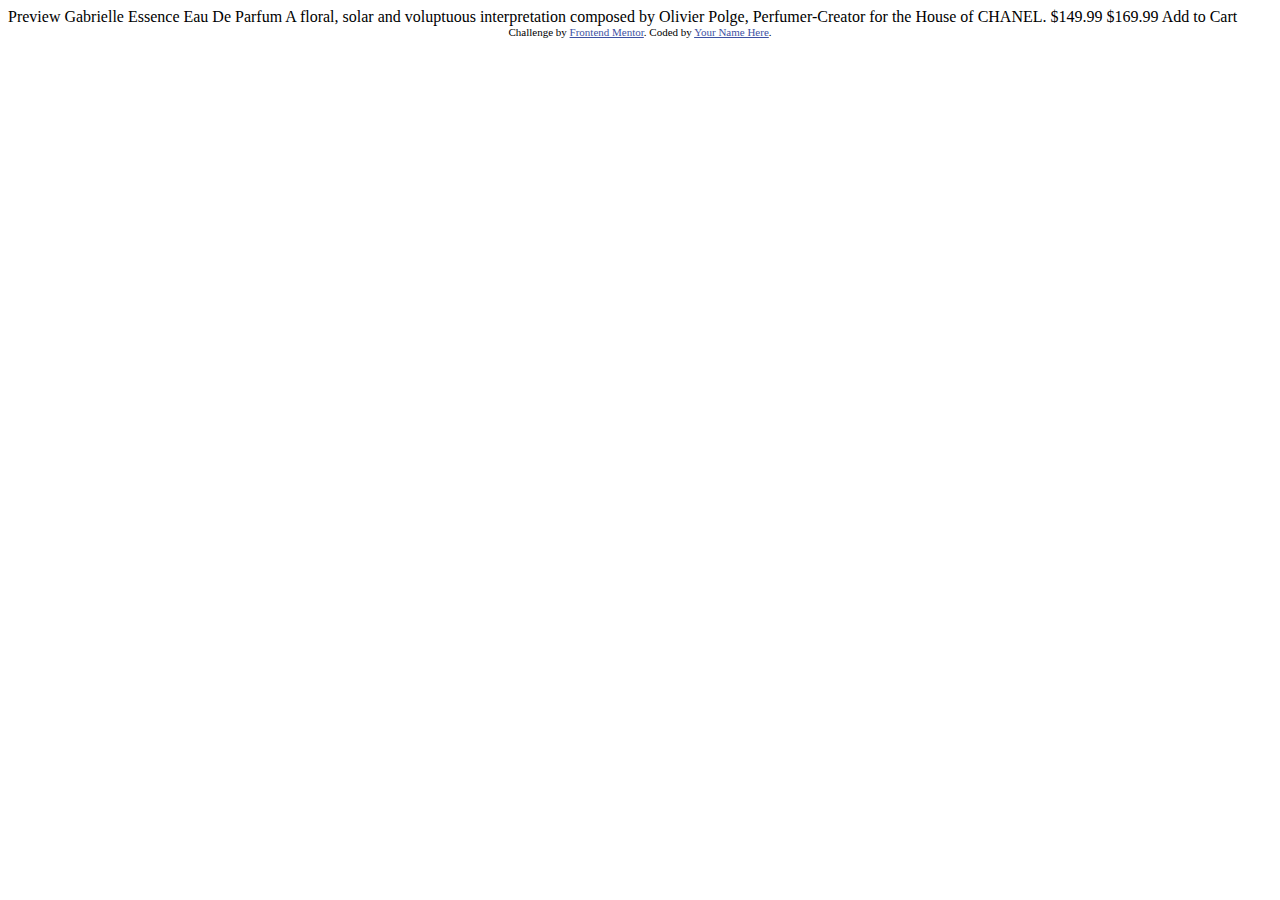
==== product-preview-card-component/index.html @ e5d9b421 "update" ====
<!DOCTYPE html>
<html lang="en">
<head>
  <meta charset="UTF-8">
  <meta name="viewport" content="width=device-width, initial-scale=1.0"> <!-- displays site properly based on user's device -->

  <link rel="icon" type="image/png" sizes="32x32" href="./images/favicon-32x32.png">
  
  <title>Frontend Mentor | Product preview card component</title>

  <!-- Feel free to remove these styles or customise in your own stylesheet 👍 -->
  <style>
    .attribution { font-size: 11px; text-align: center; }
    .attribution a { color: hsl(228, 45%, 44%); }
  </style>
</head>
<body>

  Preview

  Gabrielle Essence Eau De Parfum

  A floral, solar and voluptuous interpretation composed by Olivier Polge, 
  Perfumer-Creator for the House of CHANEL.

  $149.99
  $169.99

  Add to Cart
  
  <div class="attribution">
    Challenge by <a href="https://www.frontendmentor.io?ref=challenge" target="_blank">Frontend Mentor</a>. 
    Coded by <a href="#">Your Name Here</a>.
  </div>
</body>
</html>
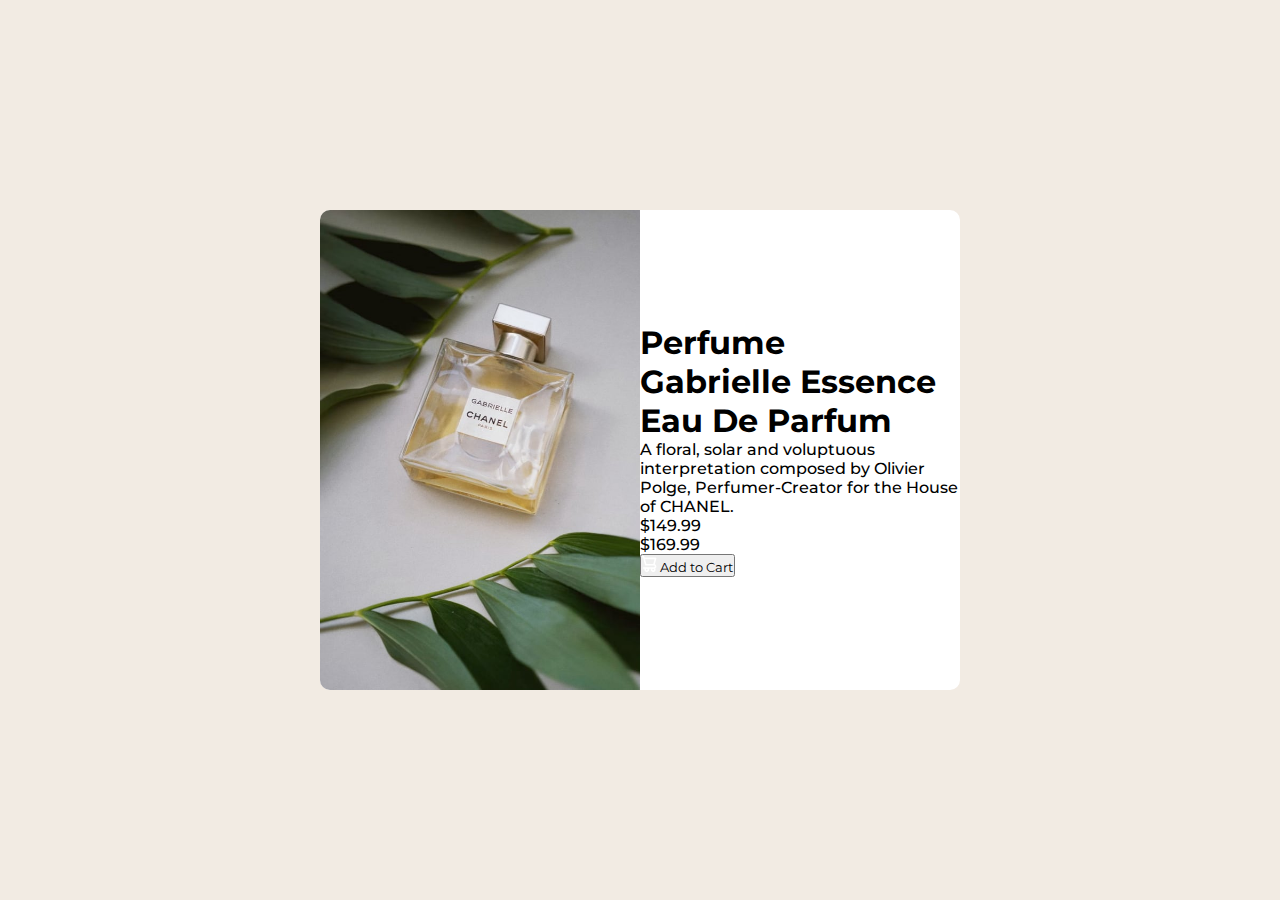
==== commit b18aabd4: "initial markup done" ====
--- a/product-preview-card-component/index.html
+++ b/product-preview-card-component/index.html
@@ -1,36 +1,44 @@
 <!DOCTYPE html>
 <html lang="en">
-<head>
-  <meta charset="UTF-8">
-  <meta name="viewport" content="width=device-width, initial-scale=1.0"> <!-- displays site properly based on user's device -->
+  <head>
+    <meta charset="UTF-8" />
+    <!-- displays site properly based on user's device -->
+    <meta name="viewport" content="width=device-width, initial-scale=1.0" />
+    <meta name="keyword" content="Product, cart, product-cart" />
 
-  <link rel="icon" type="image/png" sizes="32x32" href="./images/favicon-32x32.png">
-  
-  <title>Frontend Mentor | Product preview card component</title>
+    <link
+      rel="icon"
+      type="image/png"
+      sizes="32x32"
+      href="./images/favicon-32x32.png"
+    />
 
-  <!-- Feel free to remove these styles or customise in your own stylesheet 👍 -->
-  <style>
-    .attribution { font-size: 11px; text-align: center; }
-    .attribution a { color: hsl(228, 45%, 44%); }
-  </style>
-</head>
-<body>
-
-  Preview
-
-  Gabrielle Essence Eau De Parfum
-
-  A floral, solar and voluptuous interpretation composed by Olivier Polge, 
-  Perfumer-Creator for the House of CHANEL.
-
-  $149.99
-  $169.99
-
-  Add to Cart
-  
-  <div class="attribution">
-    Challenge by <a href="https://www.frontendmentor.io?ref=challenge" target="_blank">Frontend Mentor</a>. 
-    Coded by <a href="#">Your Name Here</a>.
-  </div>
-</body>
-</html>+    <title>Product preview card component</title>
+    <link rel="stylesheet" href="main.css" />
+  </head>
+  <body>
+    <main class="product-card">
+      <img
+        class="image"
+        src="images/image-product-desktop.jpg"
+        alt="chanel-perfume"
+      />
+      <div class="product-info">
+        <h1 class="product">Perfume</h1>
+        <h1>Gabrielle Essence Eau De Parfum</h1>
+        <p>
+          A floral, solar and voluptuous interpretation composed by Olivier
+          Polge, Perfumer-Creator for the House of CHANEL.
+        </p>
+        <div class="pricing">
+          <p class="new-price">$149.99</p>
+          <p class="old-price">$169.99</p>
+        </div>
+        <button class="btn">
+          <img src="images/icon-cart.svg" alt="add-to-cart" class="cart-img" />
+          Add to Cart
+        </button>
+      </div>
+    </main>
+  </body>
+</html>
--- a/product-preview-card-component/main.css
+++ b/product-preview-card-component/main.css
@@ -0,0 +1,44 @@
+@import url("https://fonts.googleapis.com/css2?family=Montserrat:wght@500;700&display=swap");
+@import url("https://fonts.googleapis.com/css2?family=Fraunces:opsz,wght@9..144,700&display=swap");
+
+:root {
+  --cyan: hsl(158, 36%, 37%);
+  --dark-cyan: hsl(157, 43%, 21%);
+  --dark-grayish-blue: hsl(228, 12%, 48%);
+  --cream: hsl(30, 38%, 92%);
+  --white: hsl(0, 0%, 100%);
+}
+
+* {
+  margin: 0;
+  padding: 0;
+  box-sizing: border-box;
+  font-family: "Montserrat", sans-serif;
+}
+
+body {
+  font-weight: 500;
+  background-color: var(--cream);
+  min-height: 100vh;
+  display: flex;
+  justify-content: center;
+  align-items: center;
+}
+
+.product-card {
+  border-radius: 10px;
+  background: var(--white);
+  display: flex;
+  width: 40rem;
+  align-items: center;
+  justify-content: center;
+}
+
+.image {
+  height: 30rem;
+  width: 20rem;
+  border-radius: 10px 0px 0px 10px;
+}
+
+.product-info {
+}
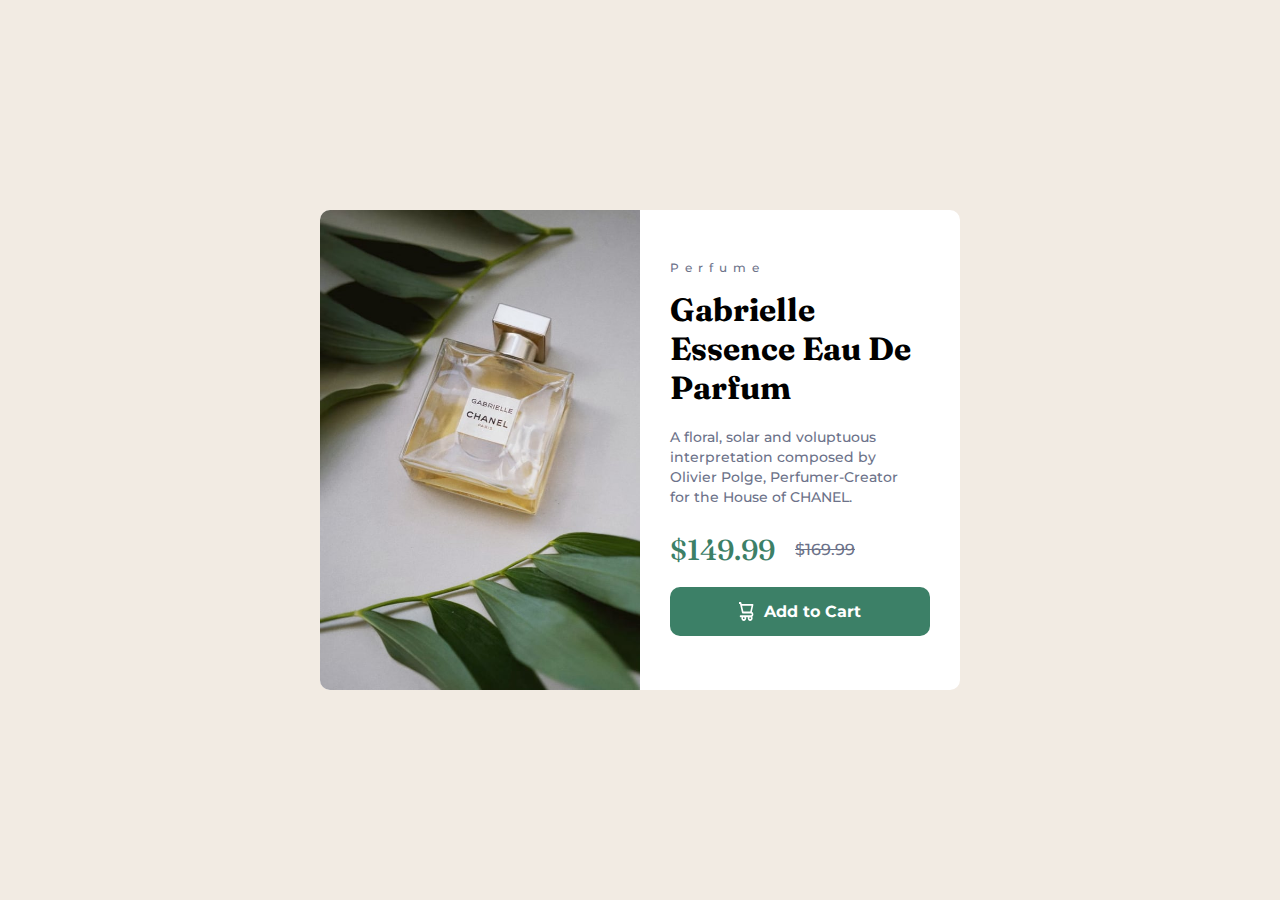
==== commit 94724e06: "done the desktop and mobil design" ====
--- a/product-preview-card-component/index.html
+++ b/product-preview-card-component/index.html
@@ -24,7 +24,7 @@
         alt="chanel-perfume"
       />
       <div class="product-info">
-        <h1 class="product">Perfume</h1>
+        <p class="product">Perfume</p>
         <h1>Gabrielle Essence Eau De Parfum</h1>
         <p>
           A floral, solar and voluptuous interpretation composed by Olivier
@@ -34,10 +34,10 @@
           <p class="new-price">$149.99</p>
           <p class="old-price">$169.99</p>
         </div>
-        <button class="btn">
-          <img src="images/icon-cart.svg" alt="add-to-cart" class="cart-img" />
-          Add to Cart
-        </button>
+        <div class="btn">
+          <img src="images/icon-cart.svg" alt="" />
+          <p>Add to Cart</p>
+        </div>
       </div>
     </main>
   </body>
--- a/product-preview-card-component/main.css
+++ b/product-preview-card-component/main.css
@@ -30,15 +30,109 @@
   background: var(--white);
   display: flex;
   width: 40rem;
-  align-items: center;
-  justify-content: center;
 }
 
 .image {
   height: 30rem;
   width: 20rem;
   border-radius: 10px 0px 0px 10px;
+  aspect-ratio: 1.3;
 }
 
 .product-info {
+  margin-left: 30px;
+  margin-top: 50px;
 }
+
+.product {
+  font-size: 12px;
+  letter-spacing: 6px;
+  color: var(--dark-grayish-blue);
+}
+
+.product-info h1 {
+  font-family: "Fraunces", serif;
+  margin-top: 15px;
+  margin-bottom: 20px;
+  width: 90%;
+}
+
+.product-info p:nth-child(3) {
+  font-size: 14px;
+  line-height: 20px;
+  width: 80%;
+  color: var(--dark-grayish-blue);
+  margin-bottom: 25px;
+}
+
+.pricing {
+  display: flex;
+  align-items: center;
+  gap: 20px;
+  margin-bottom: 20px;
+}
+
+.pricing p:first-child {
+  color: var(--cyan);
+  font-size: 1.8rem;
+  font-family: "Fraunces", serif;
+}
+
+.pricing p:nth-child(2) {
+  color: var(--dark-grayish-blue);
+  text-decoration: line-through;
+}
+
+.btn {
+  display: flex;
+  justify-content: center;
+  gap: 10px;
+  padding: 15px;
+  font-weight: 700;
+  border-radius: 10px;
+  text-decoration: none;
+  color: var(--white);
+  background: var(--cyan);
+  transition: 0.3s ease;
+  margin-right: 30px;
+}
+
+.btn:hover {
+  background: var(--dark-cyan);
+}
+
+@media (max-width: 650px) {
+  .product-card {
+    width: 90%;
+    flex-direction: column;
+  }
+
+  .image {
+    height: auto;
+    width: auto;
+    border-radius: 10px 10px 0 0;
+    aspect-ratio: 1.3;
+  }
+
+  .product-info {
+    margin-left: 30px;
+    margin-top: 15px;
+  }
+
+  .product-info h1 {
+    margin-top: 10px;
+    margin-bottom: 10px;
+  }
+
+  .product-info p:nth-child(3) {
+    margin-bottom: 15px;
+  }
+
+  .pricing {
+    margin-bottom: 10px;
+  }
+
+  .btn {
+    margin-bottom: 25px;
+  }
+}
